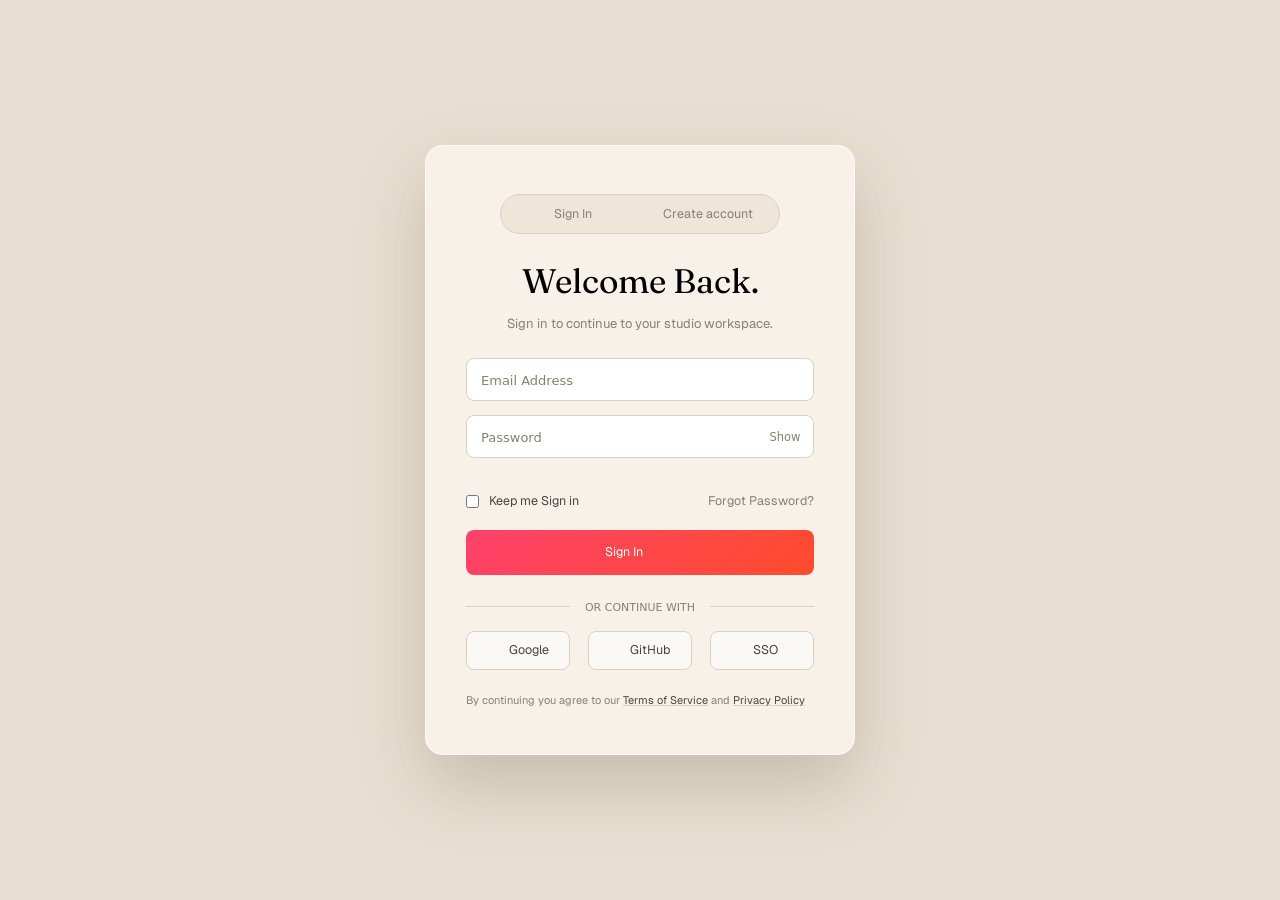
==== index.html @ 3dfd7c24 "Add Vercel entry page" ====
<!doctype html>
<html lang="en">
  <head>
    <meta charset="UTF-8" />
    <meta name="viewport" content="width=device-width, initial-scale=1.0" />
    <link
      rel="stylesheet"
      href="https://cdn.jsdelivr.net/npm/modern-normalize@2/modern-normalize.css"
    />
    <link rel="stylesheet" href="assets/style.css" />
    <title>SIGNUP/SIGNIN FORM</title>
  </head>
  <body>
    <main class="main-section">
      <section class="main-card">
        <div class="form-links">
          <button class="signin">Sign In</button>
          <button onclick="window.location = './signup.html'" class="signup">
            Create account
          </button>
        </div>
        <h2 class="welcome-header">Welcome Back.</h2>
        <p class="welcome-text">
          Sign in to continue to your studio workspace.
        </p>
        <form class="input-section" action="#" method="post">
          <input
            class="email-input"
            type="email"
            name="email"
            id="signin-email"
            placeholder="Email Address"
            autocomplete="email"
            required
          />
          <div class="password-wrapper">
            <input
              class="password-input"
              type="password"
              name="password"
              id="signin-password"
              placeholder="Password"
              autocomplete="current-password"
              minlength="8"
              required
            />
            <button
              type="button"
              class="password-toggle"
              onclick="showPassword()"
            >
              Show
            </button>
          </div>
          <div class="forgotpass-div">
            <div class="check">
              <input type="checkbox" name="keep-signed-in" id="keep-signed-in" />
              <p>Keep me Sign in</p>
            </div>
            <div class="forgot-password">
              <p>Forgot Password?</p>
            </div>
          </div>
          <button class="submit-btn" type="submit">
            <span>Sign In</span>
            <i data-lucide="arrow-right" class="icon-arrow"></i>
          </button>
        </form>
        <div class="divider">
          <span>OR CONTINUE WITH</span>
        </div>
        <div class="socials">
          <div class="social-btn">
            <img
              src="https://cdn.simpleicons.org/google/4a443e"
              width="13"
              height="13"
              alt=""
            />
            <span>Google</span>
          </div>
          <div class="social-btn">
            <img
              src="https://cdn.simpleicons.org/github/4a443e"
              width="13"
              height="13"
              alt=""
            />
            <span>GitHub</span>
          </div>
          <div class="social-btn">
            <i data-lucide="lock"></i>
            <span>SSO</span>
          </div>
        </div>
        <div class="terms-section">
          By continuing you agree to our <a>Terms of Service</a> and
          <a>Privacy Policy</a>
        </div>
      </section>
    </main>
    <script src="https://unpkg.com/lucide@latest"></script>
    <script src="scripts/script.js"></script>
  </body>
</html>
---- assets/style.css ----
@import url('https://fonts.googleapis.com/css2?family=Fraunces:ital,opsz,wght@0,9..144,300..900;1,9..144,300..900&family=Geist:wght@300;400;500;600;700&display=swap');

* {
  margin: 0;
  padding: 0;
  box-sizing: border-box;
}

/*ROOT VARIABLES*/

:root {
  --coral: #ff416c;
  --orange: #ff4b2b;
  --coral-deep: #e03055;
  --ink: #1a1714;
  --ink-2: #4a443e;
  --paper: #f7f1ea;
  --paper-2: #efe5d8;
  --line: #ddd0c0;
  --line-soft: #ebe1d2;
  --muted: #8a7f70;
  --error: #c8362f;
  --success: #2d8659;
  --bg: #e8dfd2;
}

/*Main CSS*/

.main-section {
  display: flex;
  width: 100%;
  min-height: 100vh;
  justify-content: center;
  align-items: center;
  background-color: var(--bg);
}

.main-card {
  width: min(90vw, 430px);
  padding: 52px 40px;
  border-radius: 18px;
  background: var(--paper);
  backdrop-filter: blur(18px);
  border: 1px solid rgba(255, 255, 255, 0.65);
  box-shadow: 0 30px 70px rgba(80, 62, 40, 0.22);
  padding: 48px 40px;
}

.form-links {
  margin: 0 34px 28px 34px;
  background: var(--paper-2);
  border: 1px solid var(--line);
  display: flex;
  justify-content: center;
  align-items: center;
  padding: 4px;
  border-radius: 100px;
}

.signin,
.signup {
  width: 50%;
  font-family: 'Geist', sans-serif;
  font-size: 12.5px;
  padding: 8px 0 8px 0;
  border: none;
  background-color: transparent;
  color: var(--muted);
  border-radius: 100px;
  cursor: pointer;
}

.button_background {
  background: linear-gradient(135deg, var(--coral), var(--orange));
  color: white;
}

.welcome-header {
  font-family: 'Fraunces', sans-serif;
  font-weight: 400;
  text-align: center;
  font-size: clamp(28px, 3vw, 34px);
  margin-bottom: 16px;
}

.welcome-text {
  text-align: center;
  font-family: 'Geist', sans-serif;
  font-size: 13px;
  color: var(--muted);
  margin-bottom: 26px;
}

.input-section {
  display: flex;
  align-items: center;
  justify-content: space-around;
  flex-direction: column;
  gap: 14px;
}

.forgotpass-div {
  display: flex;
  justify-content: space-between;
  align-items: center;
  width: 100%;
}

input[type="checkbox"] {
  accent-color: var(--orange);
}

.check {
  display: flex;
  justify-content: space-between;
  align-items: center;
  gap: 10px;
}

.check p {
  font-size: 12.5px;
  color: var(--ink-2);
  font-family: 'Geist', sans-serif;
}

.forgot-password p {
  font-size: 12.5px;
  font-family: 'Geist', sans-serif;
  color: var(--muted);
  cursor: pointer;
}

.email-input,
.password-input,
.full-name-input,
.confirm-password-input {
  padding: 15px 14px 11px 14px;
  width: 100%;
  border: 1px solid var(--line);
  border-radius: 8px;
  font-size: 13px;
}

.password-input {
  margin-bottom: 22px;
}

.email-input::placeholder,
.password-input::placeholder {
  color: var(--muted);
  font-size: 13px;
}

.password-wrapper {
  width: 100%;
  position: relative;
}

.password-toggle {
  position: absolute;
  width: 20px;
  height: 20px;
  background-color: transparent;
  top: 0;
  right: 0;
  margin: 12px;
  margin-right: 9px;
  cursor: pointer;
  display: flex;
  align-items: center;
  justify-content: center;
  border: none;
  padding: 0 20px 0 20px;
  background-color: transparent;
  font-size: 11.5px;
  color: var(--muted);
  border-radius: 5px;

}

.submit-btn {
  padding: 15px;
  margin-top: 8px;
  background: linear-gradient(135deg, var(--coral), var(--orange));
  border: none;
  width: 100%;
  cursor: pointer;
  border-radius: 8px;
  display: flex;
  justify-content: center;
  align-items: center;
  gap: 18px;
}

.submit-btn span {
  font-family: 'Geist', sans-serif;
  color: #ffff;
  font-size: 12.5px;
}

.icon-arrow {
  width: 14px;
  height: 14px;
  stroke: #ffff;
  transition: all 0.3s ease;
}

.divider {
  margin: 22px 0 16px 0;
  text-align: center;
  position: relative;
}

.divider span {
  color: var(--muted);
  font-size: 11px;
  width: 100%;
}

.divider::before,
.divider::after {
  content: '';
  position: absolute;
  top: 50%;
  width: calc(50% - 70px);
  height: 1px;
  background: var(--line);
}

.divider::before {
  left: 0;
}

.divider::after {
  right: 0;
}


.socials {
  width: 100%;
  display: flex;
  justify-content: space-between;
  align-items: center;
}

.socials .social-btn {
  width: 30%;
  background-color: rgba(255, 255, 255, 0.6);
  padding: 11px;
  border: 1px solid var(--line);
  border-radius: 8px;
  display: flex;
  justify-content: center;
  align-items: center;
  color: var(--ink-2);
  gap: 8px;
  font-size: 12.5px;
  font-family: 'Geist', sans-serif;
  cursor: pointer;
}

.social-btn svg {
  width: 13px;
  height: 13px;
}

.terms-section {
  width: 100%;
  font-family: 'Geist', sans-serif;
  font-size: 11px;
  color: var(--muted);
  margin-top: 24px;
}

.terms-section a {
  text-decoration: underline;
  text-decoration-color: var(--line);
  color: var(--ink-2);
  cursor: pointer;
}

.pw-strength {
  max-height: 0;
  transition: max-height 0.4s ease;
  margin-top: -8px;
  margin-bottom: 24px;
}

#signup-radio:checked~.form-side .pw-strength {
  max-height: 40px;
}

.pw-bar {
  height: 3px;
  background: #ddd0c0;
  border-radius: 2px;
  overflow: hidden;
  margin-bottom: 5px;
}

.pw-fill {
  height: 100%;
  width: 0;
  background: #c8362f;
  transition: width 0.3s, background 0.3s;
}

.pw-meta {
  display: flex;
  justify-content: space-between;
  font-size: 10.5px;
  color: #8a7f70;
}


/*Hover Transitions*/

.terms-section a:hover {
  text-decoration-color: var(--coral);
}

.socials .social-btn:hover {
  border: 1px solid #1a1714;
  background-color: #ffff;
}

.forgot-password p:hover {
  color: var(--coral);
}

.password-toggle:hover {
  background-color: var(--line-soft);
  color: var(--ink);
}

.submit-btn:hover .icon-arrow {
  transform: translateX(15px);
}

/*Media Queries*/
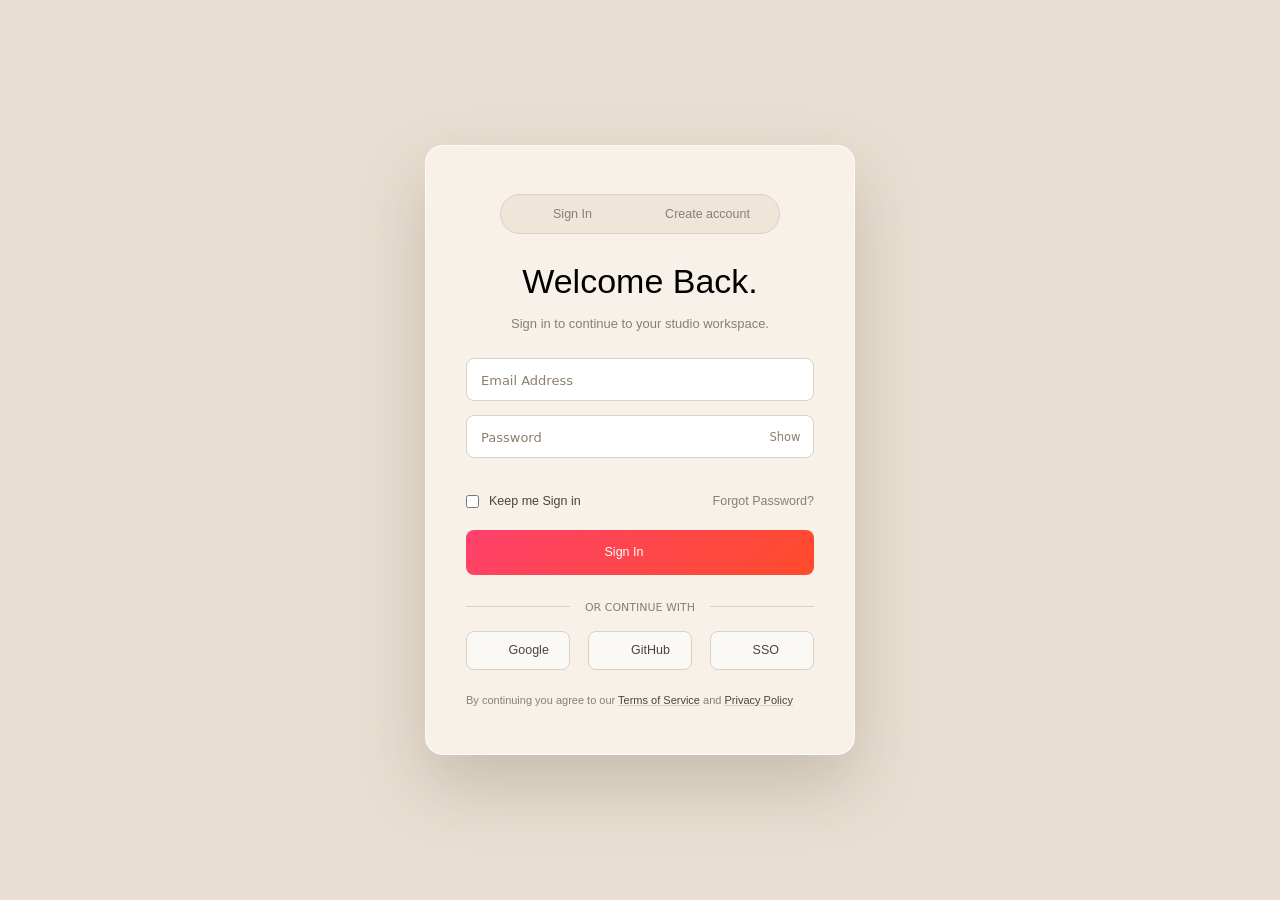
==== commit e55e07d5: "Redirect root to sign in" ====
--- a/index.html
+++ b/index.html
@@ -3,103 +3,10 @@
   <head>
     <meta charset="UTF-8" />
     <meta name="viewport" content="width=device-width, initial-scale=1.0" />
-    <link
-      rel="stylesheet"
-      href="https://cdn.jsdelivr.net/npm/modern-normalize@2/modern-normalize.css"
-    />
-    <link rel="stylesheet" href="assets/style.css" />
-    <title>SIGNUP/SIGNIN FORM</title>
+    <meta http-equiv="refresh" content="0; url=signin.html" />
+    <title>Sign in</title>
   </head>
   <body>
-    <main class="main-section">
-      <section class="main-card">
-        <div class="form-links">
-          <button class="signin">Sign In</button>
-          <button onclick="window.location = './signup.html'" class="signup">
-            Create account
-          </button>
-        </div>
-        <h2 class="welcome-header">Welcome Back.</h2>
-        <p class="welcome-text">
-          Sign in to continue to your studio workspace.
-        </p>
-        <form class="input-section" action="#" method="post">
-          <input
-            class="email-input"
-            type="email"
-            name="email"
-            id="signin-email"
-            placeholder="Email Address"
-            autocomplete="email"
-            required
-          />
-          <div class="password-wrapper">
-            <input
-              class="password-input"
-              type="password"
-              name="password"
-              id="signin-password"
-              placeholder="Password"
-              autocomplete="current-password"
-              minlength="8"
-              required
-            />
-            <button
-              type="button"
-              class="password-toggle"
-              onclick="showPassword()"
-            >
-              Show
-            </button>
-          </div>
-          <div class="forgotpass-div">
-            <div class="check">
-              <input type="checkbox" name="keep-signed-in" id="keep-signed-in" />
-              <p>Keep me Sign in</p>
-            </div>
-            <div class="forgot-password">
-              <p>Forgot Password?</p>
-            </div>
-          </div>
-          <button class="submit-btn" type="submit">
-            <span>Sign In</span>
-            <i data-lucide="arrow-right" class="icon-arrow"></i>
-          </button>
-        </form>
-        <div class="divider">
-          <span>OR CONTINUE WITH</span>
-        </div>
-        <div class="socials">
-          <div class="social-btn">
-            <img
-              src="https://cdn.simpleicons.org/google/4a443e"
-              width="13"
-              height="13"
-              alt=""
-            />
-            <span>Google</span>
-          </div>
-          <div class="social-btn">
-            <img
-              src="https://cdn.simpleicons.org/github/4a443e"
-              width="13"
-              height="13"
-              alt=""
-            />
-            <span>GitHub</span>
-          </div>
-          <div class="social-btn">
-            <i data-lucide="lock"></i>
-            <span>SSO</span>
-          </div>
-        </div>
-        <div class="terms-section">
-          By continuing you agree to our <a>Terms of Service</a> and
-          <a>Privacy Policy</a>
-        </div>
-      </section>
-    </main>
-    <script src="https://unpkg.com/lucide@latest"></script>
-    <script src="scripts/script.js"></script>
+    <p>Redirecting to <a href="signin.html">sign in</a>…</p>
   </body>
 </html>
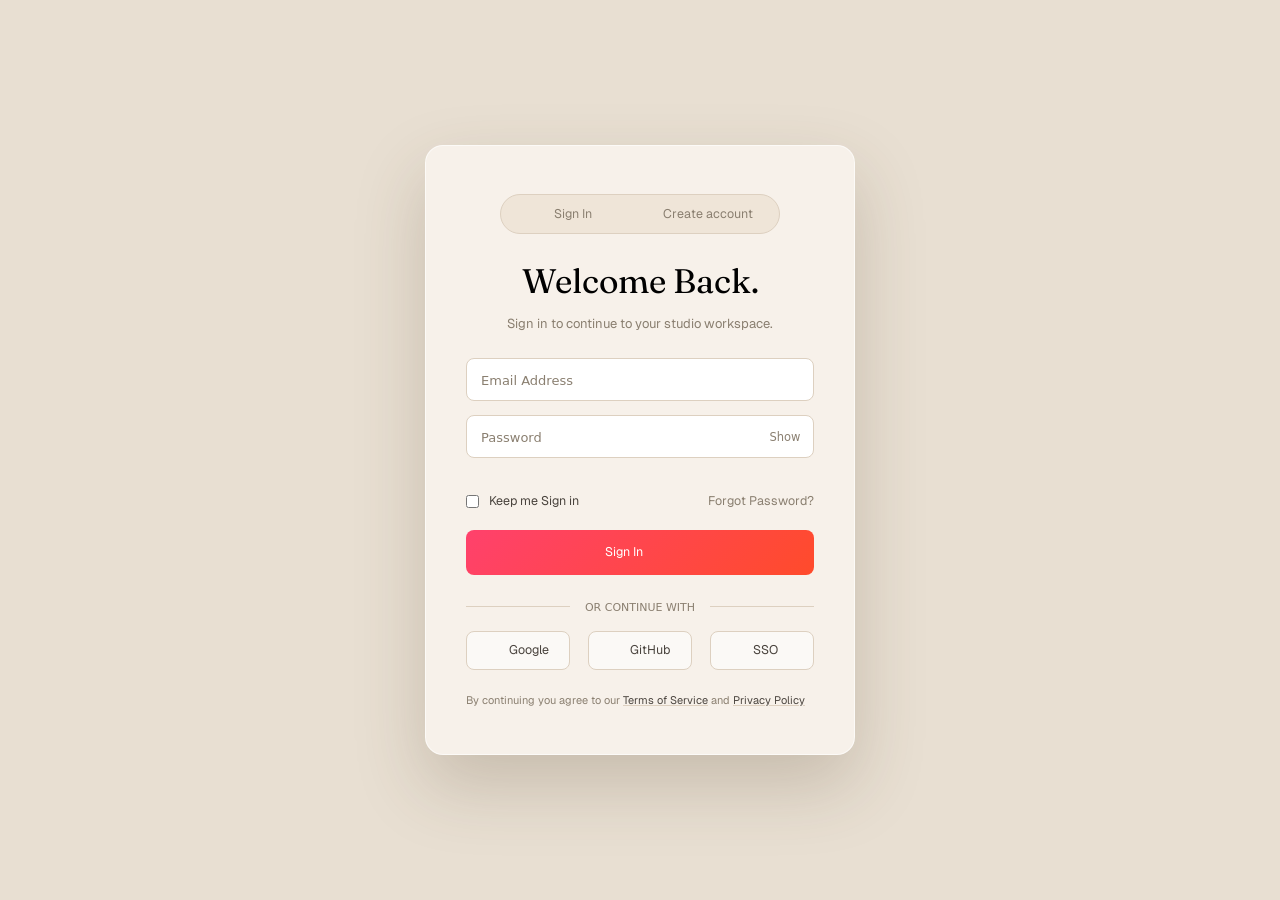
==== commit ff59aefe: "Use sign-in page as root entry" ====
--- a/index.html
+++ b/index.html
@@ -3,10 +3,103 @@
   <head>
     <meta charset="UTF-8" />
     <meta name="viewport" content="width=device-width, initial-scale=1.0" />
-    <meta http-equiv="refresh" content="0; url=signin.html" />
-    <title>Sign in</title>
+    <link
+      rel="stylesheet"
+      href="https://cdn.jsdelivr.net/npm/modern-normalize@2/modern-normalize.css"
+    />
+    <link rel="stylesheet" href="assets/style.css" />
+    <title>SIGNUP/SIGNIN FORM</title>
   </head>
   <body>
-    <p>Redirecting to <a href="signin.html">sign in</a>…</p>
+    <main class="main-section">
+      <section class="main-card">
+        <div class="form-links">
+          <button class="signin">Sign In</button>
+          <button onclick="window.location = './signup.html'" class="signup">
+            Create account
+          </button>
+        </div>
+        <h2 class="welcome-header">Welcome Back.</h2>
+        <p class="welcome-text">
+          Sign in to continue to your studio workspace.
+        </p>
+        <form class="input-section" action="#" method="post">
+          <input
+            class="email-input"
+            type="email"
+            name="email"
+            id="signin-email"
+            placeholder="Email Address"
+            autocomplete="email"
+            required
+          />
+          <div class="password-wrapper">
+            <input
+              class="password-input"
+              type="password"
+              name="password"
+              id="signin-password"
+              placeholder="Password"
+              autocomplete="current-password"
+              minlength="8"
+              required
+            />
+            <button
+              type="button"
+              class="password-toggle"
+              onclick="showPassword()"
+            >
+              Show
+            </button>
+          </div>
+          <div class="forgotpass-div">
+            <div class="check">
+              <input type="checkbox" name="keep-signed-in" id="keep-signed-in" />
+              <p>Keep me Sign in</p>
+            </div>
+            <div class="forgot-password">
+              <p>Forgot Password?</p>
+            </div>
+          </div>
+          <button class="submit-btn" type="submit">
+            <span>Sign In</span>
+            <i data-lucide="arrow-right" class="icon-arrow"></i>
+          </button>
+        </form>
+        <div class="divider">
+          <span>OR CONTINUE WITH</span>
+        </div>
+        <div class="socials">
+          <div class="social-btn">
+            <img
+              src="https://cdn.simpleicons.org/google/4a443e"
+              width="13"
+              height="13"
+              alt=""
+            />
+            <span>Google</span>
+          </div>
+          <div class="social-btn">
+            <img
+              src="https://cdn.simpleicons.org/github/4a443e"
+              width="13"
+              height="13"
+              alt=""
+            />
+            <span>GitHub</span>
+          </div>
+          <div class="social-btn">
+            <i data-lucide="lock"></i>
+            <span>SSO</span>
+          </div>
+        </div>
+        <div class="terms-section">
+          By continuing you agree to our <a>Terms of Service</a> and
+          <a>Privacy Policy</a>
+        </div>
+      </section>
+    </main>
+    <script src="https://unpkg.com/lucide@latest"></script>
+    <script src="scripts/script.js"></script>
   </body>
 </html>
--- a/assets/style.css
+++ b/assets/style.css
@@ -0,0 +1,340 @@
+@import url('https://fonts.googleapis.com/css2?family=Fraunces:ital,opsz,wght@0,9..144,300..900;1,9..144,300..900&family=Geist:wght@300;400;500;600;700&display=swap');
+
+* {
+  margin: 0;
+  padding: 0;
+  box-sizing: border-box;
+}
+
+/*ROOT VARIABLES*/
+
+:root {
+  --coral: #ff416c;
+  --orange: #ff4b2b;
+  --coral-deep: #e03055;
+  --ink: #1a1714;
+  --ink-2: #4a443e;
+  --paper: #f7f1ea;
+  --paper-2: #efe5d8;
+  --line: #ddd0c0;
+  --line-soft: #ebe1d2;
+  --muted: #8a7f70;
+  --error: #c8362f;
+  --success: #2d8659;
+  --bg: #e8dfd2;
+}
+
+/*Main CSS*/
+
+.main-section {
+  display: flex;
+  width: 100%;
+  min-height: 100vh;
+  justify-content: center;
+  align-items: center;
+  background-color: var(--bg);
+}
+
+.main-card {
+  width: min(90vw, 430px);
+  padding: 52px 40px;
+  border-radius: 18px;
+  background: var(--paper);
+  backdrop-filter: blur(18px);
+  border: 1px solid rgba(255, 255, 255, 0.65);
+  box-shadow: 0 30px 70px rgba(80, 62, 40, 0.22);
+  padding: 48px 40px;
+}
+
+.form-links {
+  margin: 0 34px 28px 34px;
+  background: var(--paper-2);
+  border: 1px solid var(--line);
+  display: flex;
+  justify-content: center;
+  align-items: center;
+  padding: 4px;
+  border-radius: 100px;
+}
+
+.signin,
+.signup {
+  width: 50%;
+  font-family: 'Geist', sans-serif;
+  font-size: 12.5px;
+  padding: 8px 0 8px 0;
+  border: none;
+  background-color: transparent;
+  color: var(--muted);
+  border-radius: 100px;
+  cursor: pointer;
+}
+
+.button_background {
+  background: linear-gradient(135deg, var(--coral), var(--orange));
+  color: white;
+}
+
+.welcome-header {
+  font-family: 'Fraunces', sans-serif;
+  font-weight: 400;
+  text-align: center;
+  font-size: clamp(28px, 3vw, 34px);
+  margin-bottom: 16px;
+}
+
+.welcome-text {
+  text-align: center;
+  font-family: 'Geist', sans-serif;
+  font-size: 13px;
+  color: var(--muted);
+  margin-bottom: 26px;
+}
+
+.input-section {
+  display: flex;
+  align-items: center;
+  justify-content: space-around;
+  flex-direction: column;
+  gap: 14px;
+}
+
+.forgotpass-div {
+  display: flex;
+  justify-content: space-between;
+  align-items: center;
+  width: 100%;
+}
+
+input[type="checkbox"] {
+  accent-color: var(--orange);
+}
+
+.check {
+  display: flex;
+  justify-content: space-between;
+  align-items: center;
+  gap: 10px;
+}
+
+.check p {
+  font-size: 12.5px;
+  color: var(--ink-2);
+  font-family: 'Geist', sans-serif;
+}
+
+.forgot-password p {
+  font-size: 12.5px;
+  font-family: 'Geist', sans-serif;
+  color: var(--muted);
+  cursor: pointer;
+}
+
+.email-input,
+.password-input,
+.full-name-input,
+.confirm-password-input {
+  padding: 15px 14px 11px 14px;
+  width: 100%;
+  border: 1px solid var(--line);
+  border-radius: 8px;
+  font-size: 13px;
+}
+
+.password-input {
+  margin-bottom: 22px;
+}
+
+.email-input::placeholder,
+.password-input::placeholder {
+  color: var(--muted);
+  font-size: 13px;
+}
+
+.password-wrapper {
+  width: 100%;
+  position: relative;
+}
+
+.password-toggle {
+  position: absolute;
+  width: 20px;
+  height: 20px;
+  background-color: transparent;
+  top: 0;
+  right: 0;
+  margin: 12px;
+  margin-right: 9px;
+  cursor: pointer;
+  display: flex;
+  align-items: center;
+  justify-content: center;
+  border: none;
+  padding: 0 20px 0 20px;
+  background-color: transparent;
+  font-size: 11.5px;
+  color: var(--muted);
+  border-radius: 5px;
+
+}
+
+.submit-btn {
+  padding: 15px;
+  margin-top: 8px;
+  background: linear-gradient(135deg, var(--coral), var(--orange));
+  border: none;
+  width: 100%;
+  cursor: pointer;
+  border-radius: 8px;
+  display: flex;
+  justify-content: center;
+  align-items: center;
+  gap: 18px;
+}
+
+.submit-btn span {
+  font-family: 'Geist', sans-serif;
+  color: #ffff;
+  font-size: 12.5px;
+}
+
+.icon-arrow {
+  width: 14px;
+  height: 14px;
+  stroke: #ffff;
+  transition: all 0.3s ease;
+}
+
+.divider {
+  margin: 22px 0 16px 0;
+  text-align: center;
+  position: relative;
+}
+
+.divider span {
+  color: var(--muted);
+  font-size: 11px;
+  width: 100%;
+}
+
+.divider::before,
+.divider::after {
+  content: '';
+  position: absolute;
+  top: 50%;
+  width: calc(50% - 70px);
+  height: 1px;
+  background: var(--line);
+}
+
+.divider::before {
+  left: 0;
+}
+
+.divider::after {
+  right: 0;
+}
+
+
+.socials {
+  width: 100%;
+  display: flex;
+  justify-content: space-between;
+  align-items: center;
+}
+
+.socials .social-btn {
+  width: 30%;
+  background-color: rgba(255, 255, 255, 0.6);
+  padding: 11px;
+  border: 1px solid var(--line);
+  border-radius: 8px;
+  display: flex;
+  justify-content: center;
+  align-items: center;
+  color: var(--ink-2);
+  gap: 8px;
+  font-size: 12.5px;
+  font-family: 'Geist', sans-serif;
+  cursor: pointer;
+}
+
+.social-btn svg {
+  width: 13px;
+  height: 13px;
+}
+
+.terms-section {
+  width: 100%;
+  font-family: 'Geist', sans-serif;
+  font-size: 11px;
+  color: var(--muted);
+  margin-top: 24px;
+}
+
+.terms-section a {
+  text-decoration: underline;
+  text-decoration-color: var(--line);
+  color: var(--ink-2);
+  cursor: pointer;
+}
+
+.pw-strength {
+  max-height: 0;
+  transition: max-height 0.4s ease;
+  margin-top: -8px;
+  margin-bottom: 24px;
+}
+
+#signup-radio:checked~.form-side .pw-strength {
+  max-height: 40px;
+}
+
+.pw-bar {
+  height: 3px;
+  background: #ddd0c0;
+  border-radius: 2px;
+  overflow: hidden;
+  margin-bottom: 5px;
+}
+
+.pw-fill {
+  height: 100%;
+  width: 0;
+  background: #c8362f;
+  transition: width 0.3s, background 0.3s;
+}
+
+.pw-meta {
+  display: flex;
+  justify-content: space-between;
+  font-size: 10.5px;
+  color: #8a7f70;
+}
+
+
+/*Hover Transitions*/
+
+.terms-section a:hover {
+  text-decoration-color: var(--coral);
+}
+
+.socials .social-btn:hover {
+  border: 1px solid #1a1714;
+  background-color: #ffff;
+}
+
+.forgot-password p:hover {
+  color: var(--coral);
+}
+
+.password-toggle:hover {
+  background-color: var(--line-soft);
+  color: var(--ink);
+}
+
+.submit-btn:hover .icon-arrow {
+  transform: translateX(15px);
+}
+
+/*Media Queries*/
